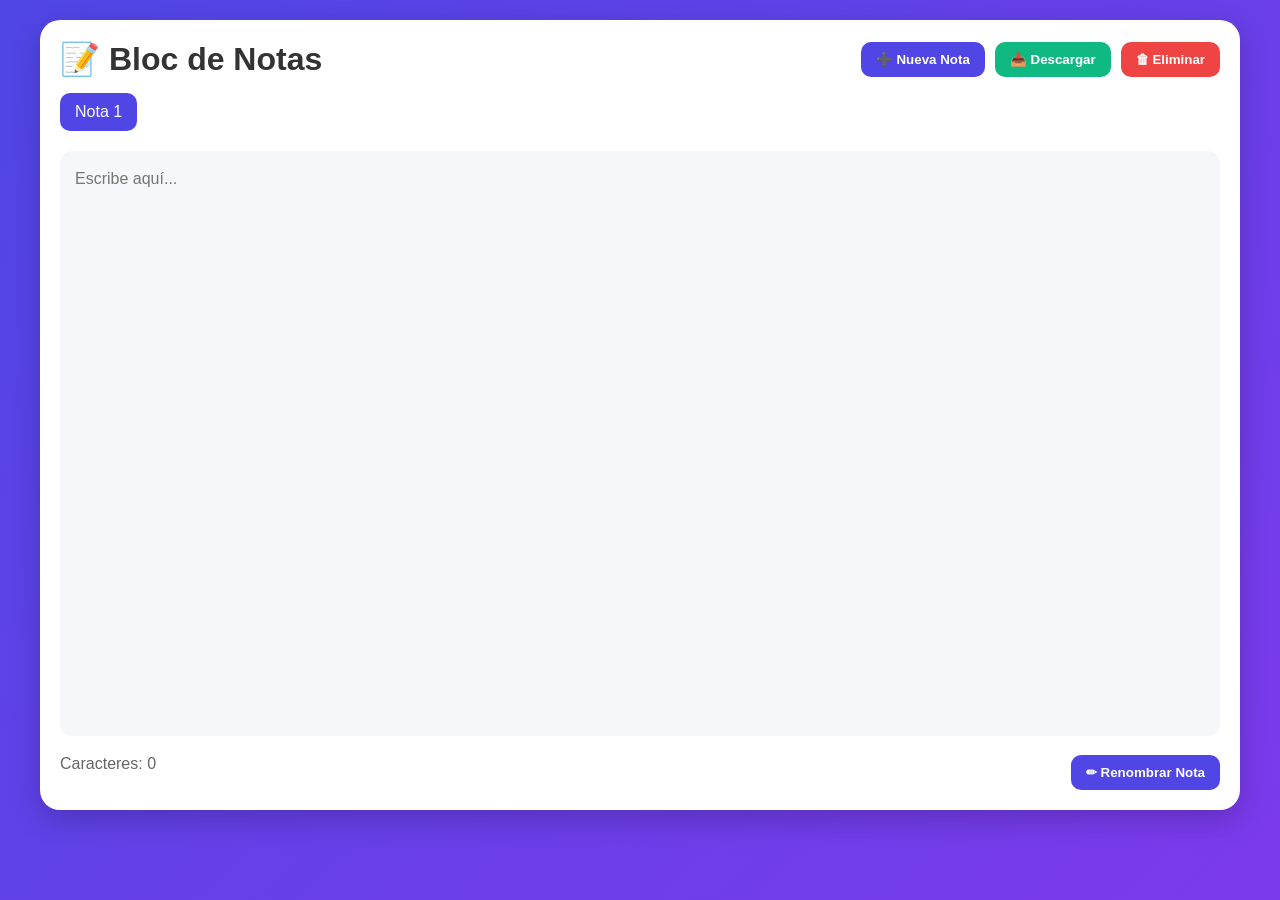
==== bloc.html @ a59355a4 "Add files via upload" ====
<!DOCTYPE html>
<html lang="es">
<head>
<meta charset="UTF-8">
<meta name="viewport" content="width=device-width, initial-scale=1.0">
<title>Bloc de Notas</title>

<style>
*{
    margin:0;
    padding:0;
    box-sizing:border-box;
    font-family:'Segoe UI',sans-serif;
}

body{
    background:linear-gradient(135deg,#4f46e5,#7c3aed);
    min-height:100vh;
    padding:20px;
}

.container{
    max-width:1200px;
    margin:auto;
    background:white;
    border-radius:20px;
    padding:20px;
    box-shadow:0 10px 30px rgba(0,0,0,.2);
}

header{
    display:flex;
    justify-content:space-between;
    align-items:center;
    flex-wrap:wrap;
    gap:10px;
    margin-bottom:15px;
}

h1{
    color:#333;
}

.top-buttons{
    display:flex;
    gap:10px;
    flex-wrap:wrap;
}

button{
    border:none;
    border-radius:10px;
    padding:10px 15px;
    cursor:pointer;
    font-weight:600;
    transition:.3s;
}

button:hover{
    transform:translateY(-2px);
}

.btn-primary{
    background:#4f46e5;
    color:white;
}

.btn-success{
    background:#10b981;
    color:white;
}

.btn-danger{
    background:#ef4444;
    color:white;
}

.tabs{
    display:flex;
    gap:8px;
    overflow-x:auto;
    margin-bottom:15px;
    padding-bottom:5px;
}

.tab{
    padding:10px 15px;
    background:#e5e7eb;
    border-radius:10px;
    cursor:pointer;
    white-space:nowrap;
    user-select:none;
}

.tab.active{
    background:#4f46e5;
    color:white;
}

textarea{
    width:100%;
    height:65vh;
    border:none;
    outline:none;
    resize:none;
    padding:15px;
    border-radius:12px;
    background:#f5f7fa;
    font-size:16px;
    line-height:1.6;
}

.footer{
    margin-top:15px;
    display:flex;
    justify-content:space-between;
    flex-wrap:wrap;
    gap:10px;
}

.counter{
    color:#666;
}

@media(max-width:768px){

    textarea{
        height:60vh;
    }

    .footer{
        flex-direction:column;
    }
}
</style>
</head>
<body>

<div class="container">

<header>
    <h1>📝 Bloc de Notas</h1>

    <div class="top-buttons">
        <button class="btn-primary" onclick="newNote()">➕ Nueva Nota</button>
        <button class="btn-success" onclick="downloadNote()">📥 Descargar</button>
        <button class="btn-danger" onclick="deleteNote()">🗑 Eliminar</button>
    </div>
</header>

<div class="tabs" id="tabs"></div>

<textarea id="editor" placeholder="Escribe aquí..."></textarea>

<div class="footer">
    <div class="counter">
        Caracteres: <span id="count">0</span>
    </div>

    <button class="btn-primary" onclick="renameNote()">
        ✏ Renombrar Nota
    </button>
</div>

</div>

<script>

let notes = JSON.parse(localStorage.getItem("notesTabs")) || [
    {
        id: Date.now(),
        title: "Nota 1",
        content: ""
    }
];

let activeIndex = 0;

const editor = document.getElementById("editor");
const tabs = document.getElementById("tabs");
const count = document.getElementById("count");

function saveData(){
    localStorage.setItem(
        "notesTabs",
        JSON.stringify(notes)
    );
}

function renderTabs(){

    tabs.innerHTML="";

    notes.forEach((note,index)=>{

        const tab=document.createElement("div");

        tab.className=
            "tab"+
            (index===activeIndex ? " active":"");

        tab.textContent=note.title;

        tab.onclick=()=>{
            activeIndex=index;
            loadNote();
        };

        tabs.appendChild(tab);

    });
}

function loadNote(){

    editor.value=notes[activeIndex].content;

    renderTabs();
    updateCounter();
}

function updateCounter(){
    count.textContent=editor.value.length;
}

editor.addEventListener("input",()=>{

    notes[activeIndex].content=
        editor.value;

    saveData();
    updateCounter();

});

function newNote(){

    const title=
        prompt("Nombre de la nueva nota:");

    if(!title) return;

    notes.push({
        id:Date.now(),
        title:title,
        content:""
    });

    activeIndex=
        notes.length-1;

    saveData();
    loadNote();
}

function renameNote(){

    const current=
        notes[activeIndex].title;

    const newName=
        prompt("Nuevo nombre:",current);

    if(!newName) return;

    notes[activeIndex].title=
        newName;

    saveData();
    renderTabs();
}

function deleteNote(){

    if(notes.length===1){
        alert(
          "Debe existir al menos una nota."
        );
        return;
    }

    if(
      confirm(
      "¿Eliminar esta nota?"
      )
    ){

        notes.splice(
            activeIndex,
            1
        );

        activeIndex=0;

        saveData();
        loadNote();
    }
}

function downloadNote(){

    const note=
        notes[activeIndex];

    const blob=
        new Blob(
            [note.content],
            {type:"text/plain"}
        );

    const link=
        document.createElement("a");

    link.href=
        URL.createObjectURL(blob);

    link.download=
        note.title + ".txt";

    link.click();

    URL.revokeObjectURL(
        link.href
    );
}

loadNote();

</script>

</body>
</html>
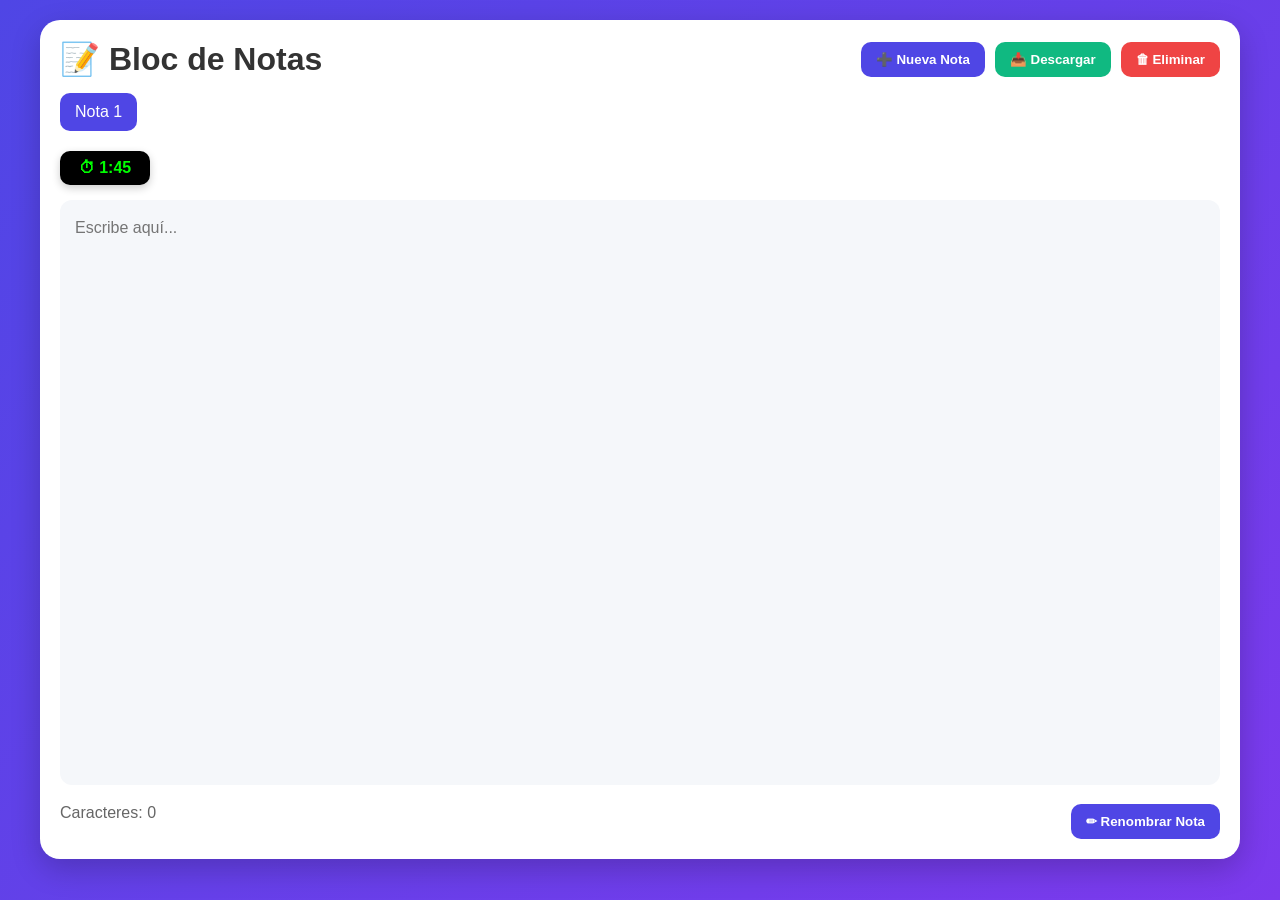
==== commit f094c26e: "Add mini timer feature to Bloc de Notas" ====
--- a/bloc.html
+++ b/bloc.html
@@ -132,6 +132,28 @@
         flex-direction:column;
     }
 }
+
+.mini-timer{
+    width:90px;
+    text-align:center;
+    background:#000000;
+    color:rgb(0, 255, 0);
+    font-weight:bold;
+    padding:8px;
+    border-radius:10px;
+    cursor:pointer;
+    user-select:none;
+    margin-bottom:15px;
+    box-shadow:0 3px 8px rgba(0,0,0,.2);
+}
+
+.mini-timer.running{
+    background:#dc2626;
+}
+
+.mini-timer.finished{
+    background:#16a34a;
+}
 </style>
 </head>
 <body>
@@ -150,6 +172,10 @@
 
 <div class="tabs" id="tabs"></div>
 
+<div class="mini-timer" id="timerBtn">
+    ⏱ 1:45
+</div>
+
 <textarea id="editor" placeholder="Escribe aquí..."></textarea>
 
 <div class="footer">
@@ -326,7 +352,77 @@
 
 loadNote();
 
+const timerBtn = document.getElementById("timerBtn");
+
+const INITIAL_SECONDS = 105; // 1:45
+
+let remainingSeconds = INITIAL_SECONDS;
+let timerRunning = false;
+let timerInterval = null;
+
+function formatTime(seconds){
+
+    const min = Math.floor(seconds / 60);
+    const sec = seconds % 60;
+
+    return `${min}:${sec.toString().padStart(2,"0")}`;
+}
+
+function updateTimerUI(){
+
+    timerBtn.textContent =
+        "⏱ " + formatTime(remainingSeconds);
+}
+
+timerBtn.addEventListener("click",()=>{
+
+    if(!timerRunning){
+
+        timerRunning = true;
+
+        timerBtn.classList.add("running");
+
+        timerInterval = setInterval(()=>{
+
+            remainingSeconds--;
+
+            updateTimerUI();
+
+            if(remainingSeconds <= 0){
+
+                clearInterval(timerInterval);
+
+                timerRunning = false;
+
+                timerBtn.classList.remove("running");
+                timerBtn.classList.add("finished");
+
+                timerBtn.textContent = "✅ 0:00";
+
+                alert("Tiempo finalizado");
+            }
+
+        },1000);
+
+    }else{
+
+        clearInterval(timerInterval);
+
+        timerRunning = false;
+
+        remainingSeconds = INITIAL_SECONDS;
+
+        timerBtn.classList.remove("running");
+        timerBtn.classList.remove("finished");
+
+        updateTimerUI();
+    }
+
+});
+
+updateTimerUI();
+
 </script>
 
 </body>
-</html>+</html>
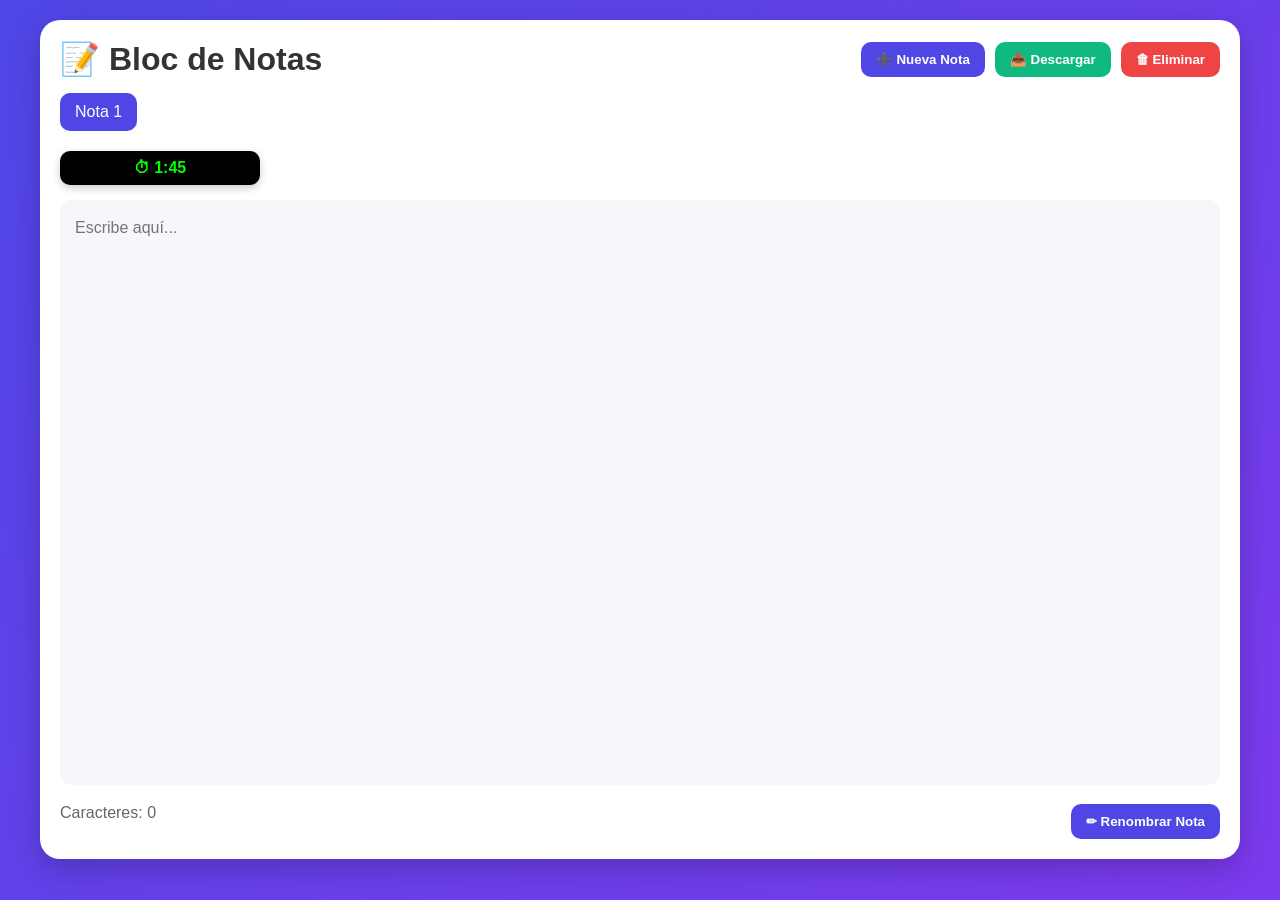
==== commit d19daf86: "Fix HTML encoding issues in bloc.html" ====
--- a/bloc.html
+++ b/bloc.html
@@ -134,7 +134,7 @@
 }
 
 .mini-timer{
-    width:90px;
+    width:200px;
     text-align:center;
     background:#000000;
     color:rgb(0, 255, 0);
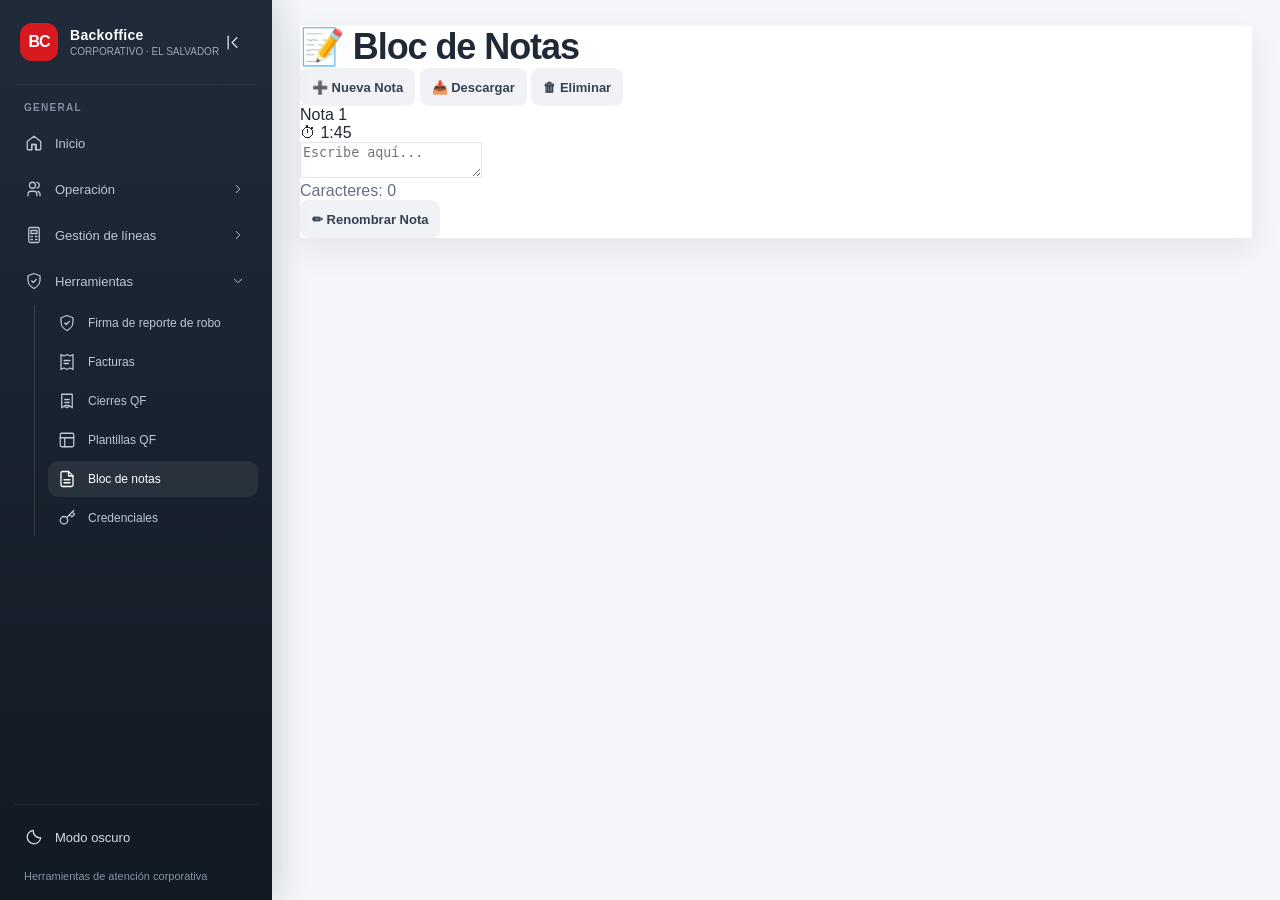
==== commit 76287104: "Refactor HTML structure and styles for Bloc de Notas" ====
--- a/bloc.html
+++ b/bloc.html
@@ -4,157 +4,69 @@
 <meta charset="UTF-8">
 <meta name="viewport" content="width=device-width, initial-scale=1.0">
 <title>Bloc de Notas</title>
-
-<style>
-*{
-    margin:0;
-    padding:0;
-    box-sizing:border-box;
-    font-family:'Segoe UI',sans-serif;
-}
-
-body{
-    background:linear-gradient(135deg,#4f46e5,#7c3aed);
-    min-height:100vh;
-    padding:20px;
-}
-
-.container{
-    max-width:1200px;
-    margin:auto;
-    background:white;
-    border-radius:20px;
-    padding:20px;
-    box-shadow:0 10px 30px rgba(0,0,0,.2);
-}
-
-header{
-    display:flex;
-    justify-content:space-between;
-    align-items:center;
-    flex-wrap:wrap;
-    gap:10px;
-    margin-bottom:15px;
-}
-
-h1{
-    color:#333;
-}
-
-.top-buttons{
-    display:flex;
-    gap:10px;
-    flex-wrap:wrap;
-}
-
-button{
-    border:none;
-    border-radius:10px;
-    padding:10px 15px;
-    cursor:pointer;
-    font-weight:600;
-    transition:.3s;
-}
-
-button:hover{
-    transform:translateY(-2px);
-}
-
-.btn-primary{
-    background:#4f46e5;
-    color:white;
-}
-
-.btn-success{
-    background:#10b981;
-    color:white;
-}
-
-.btn-danger{
-    background:#ef4444;
-    color:white;
-}
-
-.tabs{
-    display:flex;
-    gap:8px;
-    overflow-x:auto;
-    margin-bottom:15px;
-    padding-bottom:5px;
-}
-
-.tab{
-    padding:10px 15px;
-    background:#e5e7eb;
-    border-radius:10px;
-    cursor:pointer;
-    white-space:nowrap;
-    user-select:none;
-}
-
-.tab.active{
-    background:#4f46e5;
-    color:white;
-}
-
-textarea{
-    width:100%;
-    height:65vh;
-    border:none;
-    outline:none;
-    resize:none;
-    padding:15px;
-    border-radius:12px;
-    background:#f5f7fa;
-    font-size:16px;
-    line-height:1.6;
-}
-
-.footer{
-    margin-top:15px;
-    display:flex;
-    justify-content:space-between;
-    flex-wrap:wrap;
-    gap:10px;
-}
-
-.counter{
-    color:#666;
-}
-
-@media(max-width:768px){
-
-    textarea{
-        height:60vh;
-    }
-
-    .footer{
-        flex-direction:column;
-    }
-}
-
-.mini-timer{
-    width:200px;
-    text-align:center;
-    background:#000000;
-    color:rgb(0, 255, 0);
-    font-weight:bold;
-    padding:8px;
-    border-radius:10px;
-    cursor:pointer;
-    user-select:none;
-    margin-bottom:15px;
-    box-shadow:0 3px 8px rgba(0,0,0,.2);
-}
-
-.mini-timer.running{
-    background:#dc2626;
-}
-
-.mini-timer.finished{
-    background:#16a34a;
-}
-</style>
+<link rel="stylesheet" href="sidebar.css">
+  <script src="sidebar.js" defer></script>
+  <style>
+    :root { color-scheme:light; --ink:#202936; --muted:#667085; --line:#e6e9ef; --red:#d71920; --bg:#f5f7fa; --panel:#fff; --field:#fff; --soft:#f7f8fa; --button:#f0f2f5; --button-ink:#344054; --link:#175cd3; --note-bg:#fff9e9; --note-border:#f3d9a5; --note-ink:#75551c; }
+    :root[data-theme="dark"] { color-scheme:dark; --ink:#edf1f7; --muted:#a0a9b8; --line:#384253; --red:#ff555b; --bg:#11151c; --panel:#1b222d; --field:#141a23; --soft:#232c39; --button:#303a49; --button-ink:#e7ebf2; --link:#8ab4ff; --note-bg:#332b1c; --note-border:#66502a; --note-ink:#f3d99e; }
+    * { box-sizing:border-box; }
+    body { margin:0; background:var(--bg); color:var(--ink); font-family:Arial,sans-serif; transition:background .2s,color .2s; }
+    main { max-width:1100px; margin:0 auto; padding:24px; }
+    h1 { margin:0; font-size:clamp(26px,4vw,36px); letter-spacing:-.03em; }
+    .page-heading { display:flex; align-items:center; justify-content:space-between; gap:16px; }
+    .intro { margin:8px 0 22px; color:var(--muted); line-height:1.55; }
+    .panel { padding:21px; border:1px solid var(--line); border-radius:16px; background:var(--panel); box-shadow:0 6px 20px #0000000a; }
+    .security-note { margin:0 0 20px; padding:13px 15px; border:1px solid var(--note-border); border-radius:11px; background:var(--note-bg); color:var(--note-ink); font-size:13px; line-height:1.55; }
+    .auth-panel { max-width:520px; margin:36px auto; }
+    .auth-panel h2, .panel h2 { margin:0 0 8px; font-size:19px; }
+    .auth-copy, .panel-copy { margin:0 0 18px; color:var(--muted); font-size:14px; line-height:1.5; }
+    label { display:block; margin:0 0 7px; color:var(--ink); font-size:13px; font-weight:700; }
+    input, select { width:100%; min-height:43px; padding:10px 12px; border:1px solid var(--line); border-radius:9px; background:var(--field); color:var(--ink); font:inherit; }
+    input::placeholder { color:var(--muted); }
+    input:focus, select:focus { outline:3px solid #d7192020; border-color:var(--red); }
+    .field { margin-bottom:14px; }
+    button { min-height:38px; padding:9px 12px; border:0; border-radius:9px; background:var(--button); color:var(--button-ink); font:700 13px Arial,sans-serif; cursor:pointer; }
+    button:hover { filter:brightness(.96); }
+    button:focus-visible, a:focus-visible { outline:3px solid #d7192050; outline-offset:2px; }
+    .primary { background:var(--red); color:#fff; }
+    .danger { background:#fff0f0; color:#b42318; }
+    :root[data-theme="dark"] .danger { background:#492b30; color:#ffb4b8; }
+    .auth-panel .primary { width:100%; margin-top:3px; }
+    .theme-toggle { display:inline-flex; align-items:center; gap:8px; white-space:nowrap; }
+    .topbar { display:flex; align-items:center; justify-content:space-between; gap:14px; margin-bottom:18px; }
+    .topbar .intro { margin:0; }
+    .top-actions { display:flex; align-items:center; gap:9px; }
+    .workspace { display:grid; grid-template-columns:repeat(2,minmax(0,1fr)); gap:18px; align-items:start; }
+    .panel h2 { margin-bottom:6px; }
+    .panel-copy { margin-bottom:17px; }
+    .form-actions { display:flex; gap:9px; }
+    .form-actions button { flex:1; }
+    .list-toolbar { display:flex; align-items:center; justify-content:space-between; gap:12px; margin:22px 0 12px; }
+    .list-toolbar h2 { margin:0; }
+    .count { color:var(--muted); font-size:13px; white-space:nowrap; }
+    .account-list { display:grid; gap:13px; }
+    .account-card { padding:17px; border:1px solid var(--line); border-radius:13px; background:var(--panel); }
+    .account-head { display:flex; justify-content:space-between; align-items:flex-start; gap:12px; }
+    .account-head h3 { margin:0; overflow-wrap:anywhere; font-size:16px; }
+    .account-username { margin:5px 0 0; color:var(--muted); font-size:13px; overflow-wrap:anywhere; }
+    .actions { display:flex; gap:7px; flex-wrap:wrap; justify-content:flex-end; }
+    .actions button { min-height:32px; padding:7px 9px; font-size:12px; }
+    .credential-row { display:flex; align-items:center; justify-content:space-between; gap:10px; margin-top:13px; padding-top:12px; border-top:1px solid var(--line); }
+    .credential-row span { color:var(--muted); font-size:12px; }
+    .credential-row button, .link-actions button { min-height:31px; padding:6px 9px; font-size:12px; }
+    .link-list { display:grid; gap:9px; margin-top:14px; }
+    .link-item { display:flex; align-items:center; justify-content:space-between; gap:10px; padding:11px; border-radius:10px; background:var(--soft); }
+    .link-info { min-width:0; }
+    .link-title { display:block; margin-bottom:4px; color:var(--ink); font-size:13px; font-weight:700; }
+    .link-url { display:block; max-width:100%; overflow-wrap:anywhere; color:var(--link); font-size:12px; }
+    .link-actions { display:flex; flex:none; gap:6px; }
+    .empty { padding:25px 12px; color:var(--muted); text-align:center; font-size:14px; }
+    #toast { position:fixed; right:22px; bottom:22px; z-index:2000; padding:12px 16px; border-radius:10px; background:#202936; color:#fff; box-shadow:0 8px 22px #10182830; font-size:14px; opacity:0; transform:translateY(8px); pointer-events:none; transition:.2s; }
+    #toast.visible { opacity:1; transform:translateY(0); }
+    [hidden] { display:none !important; }
+    @media(max-width:850px) { .workspace { grid-template-columns:1fr; } }
+    @media(max-width:560px) { main { padding:20px 15px; } .panel { padding:17px; } .page-heading { align-items:flex-start; } .topbar { align-items:flex-start; flex-direction:column; } .account-head { flex-direction:column; } .actions { justify-content:flex-start; } .link-item { align-items:flex-start; flex-direction:column; } }
+  </style>
 </head>
 <body>
 
--- a/sidebar.css
+++ b/sidebar.css
@@ -0,0 +1,102 @@
+/* Navegación y tema compartidos del Backoffice Corporativo */
+:root {
+  color-scheme: light;
+  --bo-sidebar-wide: 272px;
+  --bo-sidebar-slim: 84px;
+  --bo-sidebar-current: var(--bo-sidebar-wide);
+  --bo-red: #d71920;
+  --bo-red-hover: #b9151b;
+  --bo-ink: #202936;
+  --bo-muted: #9da8b7;
+  --bo-panel: #17212d;
+  --bo-page: #f4f6f9;
+  --bo-surface: #ffffff;
+  --bo-text: #202936;
+  --bo-subtle: #667085;
+  --bo-border: #e3e7ed;
+  --bo-input: #ffffff;
+  --bo-shadow: 0 12px 30px rgba(24, 35, 49, .08);
+}
+
+html[data-theme="dark"] {
+  color-scheme: dark;
+  --bo-page: #111821;
+  --bo-surface: #1b2531;
+  --bo-text: #edf2f7;
+  --bo-subtle: #a7b2c0;
+  --bo-border: #344151;
+  --bo-input: #151e28;
+  --bo-shadow: 0 12px 30px rgba(0, 0, 0, .22);
+}
+
+body.bo-sidebar-page {
+  margin: 0 !important;
+  min-height: 100vh;
+  padding: 26px 28px 28px calc(var(--bo-sidebar-current) + 28px) !important;
+  color: var(--bo-text);
+  background: var(--bo-page) !important;
+  font-family: Inter, "Segoe UI", Arial, sans-serif;
+  transition: padding-left .25s ease, background-color .2s ease, color .2s ease;
+}
+
+body.bo-sidebar-page.bo-sidebar-collapsed { --bo-sidebar-current: var(--bo-sidebar-slim); }
+#bo-sidebar { position:fixed; z-index:1000; inset:0 auto 0 0; display:flex; flex-direction:column; width:var(--bo-sidebar-current); min-height:100vh; padding:20px 14px 16px; color:#fff; background:linear-gradient(180deg,#202b39 0%,#111923 100%); box-shadow:8px 0 28px rgba(18,27,38,.14); overflow-x:hidden; overflow-y:auto; transition:width .25s ease,transform .25s ease; }
+.bo-brand-row { display:flex; align-items:center; gap:12px; min-height:44px; padding:0 6px; }
+.bo-brand-mark { display:grid; place-items:center; flex:0 0 38px; width:38px; height:38px; border-radius:12px; color:#fff; background:var(--bo-red); font-weight:800; letter-spacing:-1px; }
+.bo-brand-copy { min-width:0; flex:1; white-space:nowrap; }
+.bo-brand-name { display:block; font-size:14px; font-weight:750; letter-spacing:.02em; }
+.bo-brand-caption { display:block; margin-top:3px; color:var(--bo-muted); font-size:10px; }
+.bo-toggle { display:grid; place-items:center; flex:0 0 36px; width:36px; height:36px; padding:0; border:0; border-radius:10px; color:#d5dde7; background:transparent; cursor:pointer; }
+.bo-toggle:hover,.bo-theme-toggle:hover { background:#ffffff14; }
+.bo-toggle svg,.bo-theme-toggle svg { width:19px; height:19px; }
+.bo-sidebar-rule { height:1px; margin:20px 2px 17px; background:#ffffff12; }
+.bo-nav-label { margin:0 10px 9px; color:#8390a0; font-size:10px; font-weight:700; letter-spacing:.13em; text-transform:uppercase; white-space:nowrap; }
+.bo-nav { display:grid; gap:4px; }
+.bo-nav-link,.bo-sub-link,.bo-group-toggle,.bo-theme-toggle { display:flex; align-items:center; gap:12px; width:100%; min-height:42px; padding:0 11px; border:0; border-radius:10px; color:#bdc7d3; background:transparent; text-decoration:none; text-align:left; font:inherit; font-size:13px; white-space:nowrap; cursor:pointer; transition:background .16s ease,color .16s ease; }
+.bo-nav-link:hover,.bo-sub-link:hover,.bo-group-toggle:hover { color:#fff; background:#ffffff0d; }
+.bo-nav-link[aria-current="page"] { color:#fff; background:linear-gradient(90deg,#e11b22,#c9151d); box-shadow:0 6px 16px #e11b2238; }
+.bo-nav-link svg,.bo-sub-link svg,.bo-group-toggle svg,.bo-theme-toggle svg { flex:0 0 18px; width:18px; height:18px; stroke:currentColor; }
+.bo-group-toggle .bo-chevron { width:14px; height:14px; margin-left:auto; transition:transform .18s ease; }
+.bo-group-toggle[aria-expanded="true"] .bo-chevron { transform:rotate(90deg); }
+.bo-submenu { display:grid; gap:3px; margin:3px 0 6px 20px; padding-left:13px; border-left:1px solid #ffffff20; }
+.bo-submenu[hidden] { display:none; }
+.bo-sub-link { min-height:36px; padding-left:10px; font-size:12px; }
+.bo-sub-link[aria-current="page"] { color:#fff; background:#ffffff12; }
+.bo-sidebar-settings { margin-top:auto; padding-top:12px; border-top:1px solid #ffffff12; }
+.bo-theme-toggle { min-height:40px; color:#d5dde7; }
+.bo-sidebar-footer { padding:13px 10px 2px; color:#8793a2; font-size:11px; white-space:nowrap; }
+body.bo-sidebar-collapsed #bo-sidebar { padding-right:11px; padding-left:11px; }
+body.bo-sidebar-collapsed .bo-brand-copy,body.bo-sidebar-collapsed .bo-nav-label,body.bo-sidebar-collapsed .bo-nav-text,body.bo-sidebar-collapsed .bo-chevron,body.bo-sidebar-collapsed .bo-sidebar-footer,body.bo-sidebar-collapsed .bo-theme-text { display:none; }
+body.bo-sidebar-collapsed .bo-brand-row { justify-content:center; padding:0; }
+body.bo-sidebar-collapsed .bo-toggle { display:none; }
+body.bo-sidebar-collapsed .bo-sidebar-rule { margin-right:0; margin-left:0; }
+body.bo-sidebar-collapsed .bo-nav-link,body.bo-sidebar-collapsed .bo-group-toggle,body.bo-sidebar-collapsed .bo-theme-toggle { justify-content:center; padding:0; }
+body.bo-sidebar-collapsed .bo-submenu { display:none !important; }
+#bo-mobile-toggle { display:none; }
+#bo-sidebar-backdrop { display:none; }
+
+/* Estilos compartidos para páginas antiguas y actuales. */
+body.bo-sidebar-page h1,body.bo-sidebar-page h2,body.bo-sidebar-page h3 { color:var(--bo-text); }
+body.bo-sidebar-page input:not([type="file"]),body.bo-sidebar-page select,body.bo-sidebar-page textarea { color:var(--bo-text); background:var(--bo-input); border-color:var(--bo-border); }
+body.bo-sidebar-page .card,body.bo-sidebar-page .page-box,body.bo-sidebar-page .container,body.bo-sidebar-page .tool-card { color:var(--bo-text); background:var(--bo-surface); border-color:var(--bo-border); box-shadow:var(--bo-shadow); }
+body.bo-sidebar-page table { color:var(--bo-text); background:var(--bo-surface); }
+body.bo-sidebar-page th,body.bo-sidebar-page td { border-color:var(--bo-border); }
+body.bo-sidebar-page .info,body.bo-sidebar-page .subtitulo,body.bo-sidebar-page .counter { color:var(--bo-subtle); }
+
+html[data-theme="dark"] body.bo-sidebar-page .segmento,html[data-theme="dark"] body.bo-sidebar-page .segmento2,html[data-theme="dark"] body.bo-sidebar-page .segmento3,html[data-theme="dark"] body.bo-sidebar-page .segmento4,html[data-theme="dark"] body.bo-sidebar-page .segmento5 { filter:saturate(.8) brightness(.9); }
+html[data-theme="dark"] body.bo-sidebar-page #resultado { background:#101720; color:#edf2f7; }
+
+@media (max-width:760px) {
+  body.bo-sidebar-page,body.bo-sidebar-page.bo-sidebar-collapsed { --bo-sidebar-current:0px; padding:76px 15px 20px !important; }
+  #bo-sidebar { width:min(292px,86vw); transform:translateX(-105%); }
+  body.bo-sidebar-open #bo-sidebar { transform:translateX(0); }
+  body.bo-sidebar-collapsed #bo-sidebar { padding:20px 14px 16px; }
+  body.bo-sidebar-collapsed .bo-brand-copy,body.bo-sidebar-collapsed .bo-nav-label,body.bo-sidebar-collapsed .bo-nav-text,body.bo-sidebar-collapsed .bo-chevron,body.bo-sidebar-collapsed .bo-sidebar-footer,body.bo-sidebar-collapsed .bo-theme-text { display:initial; }
+  body.bo-sidebar-collapsed .bo-brand-row { justify-content:flex-start; padding:0 6px; }
+  body.bo-sidebar-collapsed .bo-toggle { display:grid; }
+  body.bo-sidebar-collapsed .bo-nav-link,body.bo-sidebar-collapsed .bo-group-toggle,body.bo-sidebar-collapsed .bo-theme-toggle { justify-content:flex-start; padding:0 11px; }
+  body.bo-sidebar-open #bo-sidebar-backdrop { display:block; position:fixed; z-index:999; inset:0; background:rgba(10,16,24,.5); }
+  #bo-mobile-toggle { display:grid; place-items:center; position:fixed; z-index:998; top:14px; left:14px; width:44px; height:44px; border:0; border-radius:12px; color:#fff; background:#202b39; box-shadow:0 5px 16px #1019232b; cursor:pointer; }
+  #bo-mobile-toggle svg { width:21px; height:21px; }
+}
+@media (prefers-reduced-motion:reduce) { #bo-sidebar,body.bo-sidebar-page,.bo-nav-link,.bo-chevron { transition:none; } }
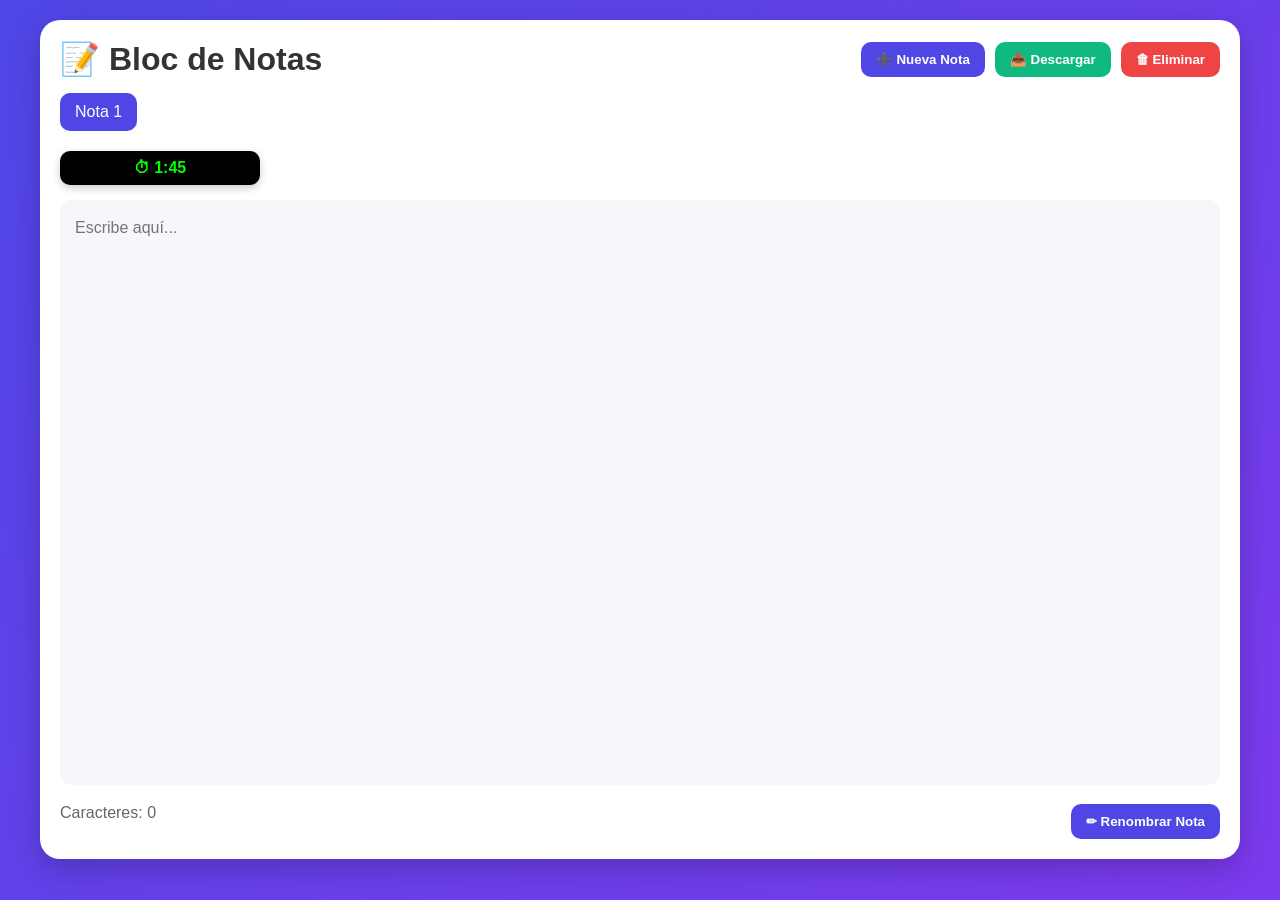
==== commit edb90c0b: "Refactor HTML structure and styles for Bloc de Notas" ====
--- a/bloc.html
+++ b/bloc.html
@@ -4,69 +4,157 @@
 <meta charset="UTF-8">
 <meta name="viewport" content="width=device-width, initial-scale=1.0">
 <title>Bloc de Notas</title>
-<link rel="stylesheet" href="sidebar.css">
-  <script src="sidebar.js" defer></script>
-  <style>
-    :root { color-scheme:light; --ink:#202936; --muted:#667085; --line:#e6e9ef; --red:#d71920; --bg:#f5f7fa; --panel:#fff; --field:#fff; --soft:#f7f8fa; --button:#f0f2f5; --button-ink:#344054; --link:#175cd3; --note-bg:#fff9e9; --note-border:#f3d9a5; --note-ink:#75551c; }
-    :root[data-theme="dark"] { color-scheme:dark; --ink:#edf1f7; --muted:#a0a9b8; --line:#384253; --red:#ff555b; --bg:#11151c; --panel:#1b222d; --field:#141a23; --soft:#232c39; --button:#303a49; --button-ink:#e7ebf2; --link:#8ab4ff; --note-bg:#332b1c; --note-border:#66502a; --note-ink:#f3d99e; }
-    * { box-sizing:border-box; }
-    body { margin:0; background:var(--bg); color:var(--ink); font-family:Arial,sans-serif; transition:background .2s,color .2s; }
-    main { max-width:1100px; margin:0 auto; padding:24px; }
-    h1 { margin:0; font-size:clamp(26px,4vw,36px); letter-spacing:-.03em; }
-    .page-heading { display:flex; align-items:center; justify-content:space-between; gap:16px; }
-    .intro { margin:8px 0 22px; color:var(--muted); line-height:1.55; }
-    .panel { padding:21px; border:1px solid var(--line); border-radius:16px; background:var(--panel); box-shadow:0 6px 20px #0000000a; }
-    .security-note { margin:0 0 20px; padding:13px 15px; border:1px solid var(--note-border); border-radius:11px; background:var(--note-bg); color:var(--note-ink); font-size:13px; line-height:1.55; }
-    .auth-panel { max-width:520px; margin:36px auto; }
-    .auth-panel h2, .panel h2 { margin:0 0 8px; font-size:19px; }
-    .auth-copy, .panel-copy { margin:0 0 18px; color:var(--muted); font-size:14px; line-height:1.5; }
-    label { display:block; margin:0 0 7px; color:var(--ink); font-size:13px; font-weight:700; }
-    input, select { width:100%; min-height:43px; padding:10px 12px; border:1px solid var(--line); border-radius:9px; background:var(--field); color:var(--ink); font:inherit; }
-    input::placeholder { color:var(--muted); }
-    input:focus, select:focus { outline:3px solid #d7192020; border-color:var(--red); }
-    .field { margin-bottom:14px; }
-    button { min-height:38px; padding:9px 12px; border:0; border-radius:9px; background:var(--button); color:var(--button-ink); font:700 13px Arial,sans-serif; cursor:pointer; }
-    button:hover { filter:brightness(.96); }
-    button:focus-visible, a:focus-visible { outline:3px solid #d7192050; outline-offset:2px; }
-    .primary { background:var(--red); color:#fff; }
-    .danger { background:#fff0f0; color:#b42318; }
-    :root[data-theme="dark"] .danger { background:#492b30; color:#ffb4b8; }
-    .auth-panel .primary { width:100%; margin-top:3px; }
-    .theme-toggle { display:inline-flex; align-items:center; gap:8px; white-space:nowrap; }
-    .topbar { display:flex; align-items:center; justify-content:space-between; gap:14px; margin-bottom:18px; }
-    .topbar .intro { margin:0; }
-    .top-actions { display:flex; align-items:center; gap:9px; }
-    .workspace { display:grid; grid-template-columns:repeat(2,minmax(0,1fr)); gap:18px; align-items:start; }
-    .panel h2 { margin-bottom:6px; }
-    .panel-copy { margin-bottom:17px; }
-    .form-actions { display:flex; gap:9px; }
-    .form-actions button { flex:1; }
-    .list-toolbar { display:flex; align-items:center; justify-content:space-between; gap:12px; margin:22px 0 12px; }
-    .list-toolbar h2 { margin:0; }
-    .count { color:var(--muted); font-size:13px; white-space:nowrap; }
-    .account-list { display:grid; gap:13px; }
-    .account-card { padding:17px; border:1px solid var(--line); border-radius:13px; background:var(--panel); }
-    .account-head { display:flex; justify-content:space-between; align-items:flex-start; gap:12px; }
-    .account-head h3 { margin:0; overflow-wrap:anywhere; font-size:16px; }
-    .account-username { margin:5px 0 0; color:var(--muted); font-size:13px; overflow-wrap:anywhere; }
-    .actions { display:flex; gap:7px; flex-wrap:wrap; justify-content:flex-end; }
-    .actions button { min-height:32px; padding:7px 9px; font-size:12px; }
-    .credential-row { display:flex; align-items:center; justify-content:space-between; gap:10px; margin-top:13px; padding-top:12px; border-top:1px solid var(--line); }
-    .credential-row span { color:var(--muted); font-size:12px; }
-    .credential-row button, .link-actions button { min-height:31px; padding:6px 9px; font-size:12px; }
-    .link-list { display:grid; gap:9px; margin-top:14px; }
-    .link-item { display:flex; align-items:center; justify-content:space-between; gap:10px; padding:11px; border-radius:10px; background:var(--soft); }
-    .link-info { min-width:0; }
-    .link-title { display:block; margin-bottom:4px; color:var(--ink); font-size:13px; font-weight:700; }
-    .link-url { display:block; max-width:100%; overflow-wrap:anywhere; color:var(--link); font-size:12px; }
-    .link-actions { display:flex; flex:none; gap:6px; }
-    .empty { padding:25px 12px; color:var(--muted); text-align:center; font-size:14px; }
-    #toast { position:fixed; right:22px; bottom:22px; z-index:2000; padding:12px 16px; border-radius:10px; background:#202936; color:#fff; box-shadow:0 8px 22px #10182830; font-size:14px; opacity:0; transform:translateY(8px); pointer-events:none; transition:.2s; }
-    #toast.visible { opacity:1; transform:translateY(0); }
-    [hidden] { display:none !important; }
-    @media(max-width:850px) { .workspace { grid-template-columns:1fr; } }
-    @media(max-width:560px) { main { padding:20px 15px; } .panel { padding:17px; } .page-heading { align-items:flex-start; } .topbar { align-items:flex-start; flex-direction:column; } .account-head { flex-direction:column; } .actions { justify-content:flex-start; } .link-item { align-items:flex-start; flex-direction:column; } }
-  </style>
+
+<style>
+*{
+    margin:0;
+    padding:0;
+    box-sizing:border-box;
+    font-family:'Segoe UI',sans-serif;
+}
+
+body{
+    background:linear-gradient(135deg,#4f46e5,#7c3aed);
+    min-height:100vh;
+    padding:20px;
+}
+
+.container{
+    max-width:1200px;
+    margin:auto;
+    background:white;
+    border-radius:20px;
+    padding:20px;
+    box-shadow:0 10px 30px rgba(0,0,0,.2);
+}
+
+header{
+    display:flex;
+    justify-content:space-between;
+    align-items:center;
+    flex-wrap:wrap;
+    gap:10px;
+    margin-bottom:15px;
+}
+
+h1{
+    color:#333;
+}
+
+.top-buttons{
+    display:flex;
+    gap:10px;
+    flex-wrap:wrap;
+}
+
+button{
+    border:none;
+    border-radius:10px;
+    padding:10px 15px;
+    cursor:pointer;
+    font-weight:600;
+    transition:.3s;
+}
+
+button:hover{
+    transform:translateY(-2px);
+}
+
+.btn-primary{
+    background:#4f46e5;
+    color:white;
+}
+
+.btn-success{
+    background:#10b981;
+    color:white;
+}
+
+.btn-danger{
+    background:#ef4444;
+    color:white;
+}
+
+.tabs{
+    display:flex;
+    gap:8px;
+    overflow-x:auto;
+    margin-bottom:15px;
+    padding-bottom:5px;
+}
+
+.tab{
+    padding:10px 15px;
+    background:#e5e7eb;
+    border-radius:10px;
+    cursor:pointer;
+    white-space:nowrap;
+    user-select:none;
+}
+
+.tab.active{
+    background:#4f46e5;
+    color:white;
+}
+
+textarea{
+    width:100%;
+    height:65vh;
+    border:none;
+    outline:none;
+    resize:none;
+    padding:15px;
+    border-radius:12px;
+    background:#f5f7fa;
+    font-size:16px;
+    line-height:1.6;
+}
+
+.footer{
+    margin-top:15px;
+    display:flex;
+    justify-content:space-between;
+    flex-wrap:wrap;
+    gap:10px;
+}
+
+.counter{
+    color:#666;
+}
+
+@media(max-width:768px){
+
+    textarea{
+        height:60vh;
+    }
+
+    .footer{
+        flex-direction:column;
+    }
+}
+
+.mini-timer{
+    width:200px;
+    text-align:center;
+    background:#000000;
+    color:rgb(0, 255, 0);
+    font-weight:bold;
+    padding:8px;
+    border-radius:10px;
+    cursor:pointer;
+    user-select:none;
+    margin-bottom:15px;
+    box-shadow:0 3px 8px rgba(0,0,0,.2);
+}
+
+.mini-timer.running{
+    background:#dc2626;
+}
+
+.mini-timer.finished{
+    background:#16a34a;
+}
+</style>
 </head>
 <body>
 
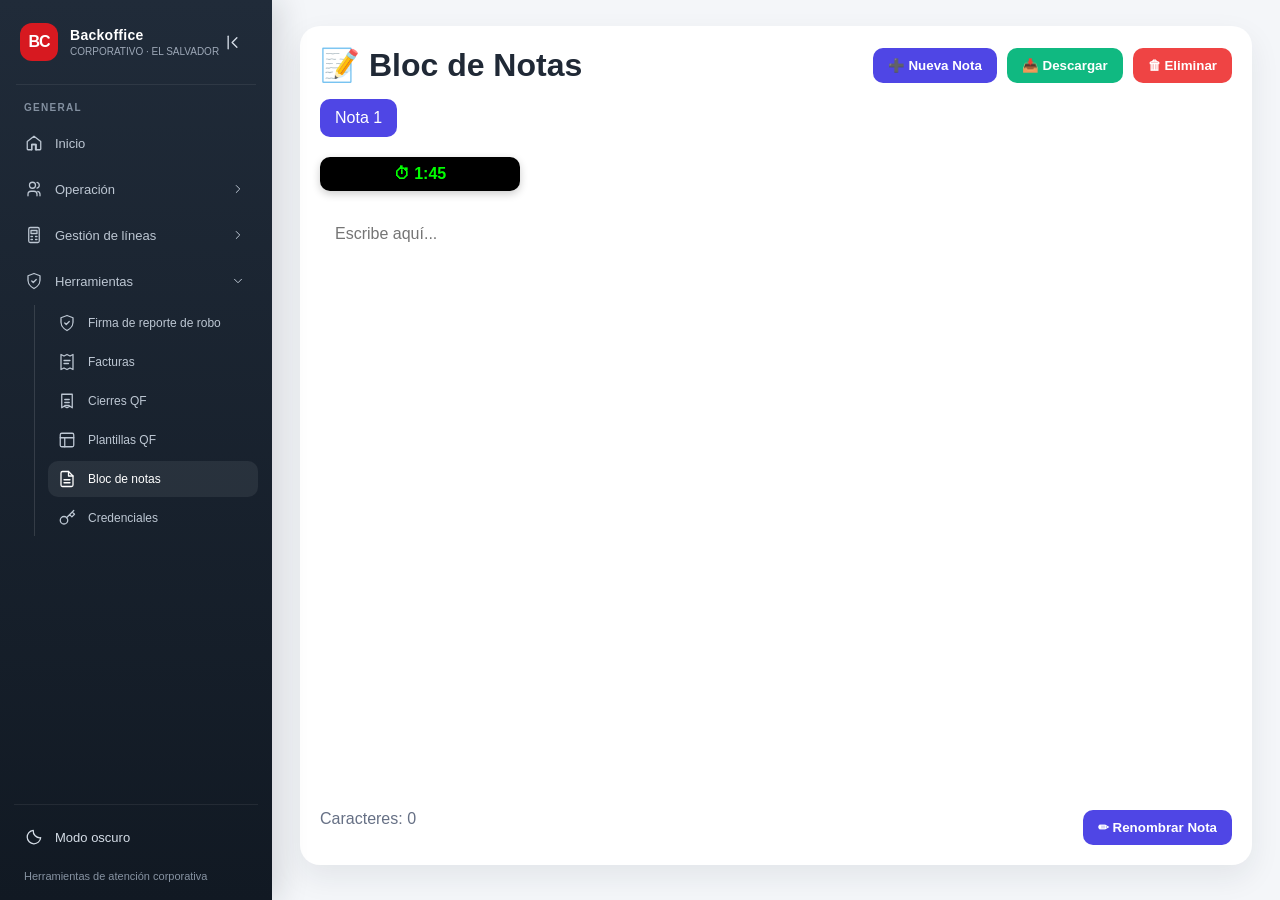
==== commit ed183eb0: "Add sidebar functionality and styles to bloc.html" ====
--- a/bloc.html
+++ b/bloc.html
@@ -4,7 +4,8 @@
 <meta charset="UTF-8">
 <meta name="viewport" content="width=device-width, initial-scale=1.0">
 <title>Bloc de Notas</title>
-
+  <link rel="stylesheet" href="sidebar.css">
+  <script src="sidebar.js" defer></script>
 <style>
 *{
     margin:0;
--- a/sidebar.css
+++ b/sidebar.css
@@ -0,0 +1,102 @@
+/* Navegación y tema compartidos del Backoffice Corporativo */
+:root {
+  color-scheme: light;
+  --bo-sidebar-wide: 272px;
+  --bo-sidebar-slim: 84px;
+  --bo-sidebar-current: var(--bo-sidebar-wide);
+  --bo-red: #d71920;
+  --bo-red-hover: #b9151b;
+  --bo-ink: #202936;
+  --bo-muted: #9da8b7;
+  --bo-panel: #17212d;
+  --bo-page: #f4f6f9;
+  --bo-surface: #ffffff;
+  --bo-text: #202936;
+  --bo-subtle: #667085;
+  --bo-border: #e3e7ed;
+  --bo-input: #ffffff;
+  --bo-shadow: 0 12px 30px rgba(24, 35, 49, .08);
+}
+
+html[data-theme="dark"] {
+  color-scheme: dark;
+  --bo-page: #111821;
+  --bo-surface: #1b2531;
+  --bo-text: #edf2f7;
+  --bo-subtle: #a7b2c0;
+  --bo-border: #344151;
+  --bo-input: #151e28;
+  --bo-shadow: 0 12px 30px rgba(0, 0, 0, .22);
+}
+
+body.bo-sidebar-page {
+  margin: 0 !important;
+  min-height: 100vh;
+  padding: 26px 28px 28px calc(var(--bo-sidebar-current) + 28px) !important;
+  color: var(--bo-text);
+  background: var(--bo-page) !important;
+  font-family: Inter, "Segoe UI", Arial, sans-serif;
+  transition: padding-left .25s ease, background-color .2s ease, color .2s ease;
+}
+
+body.bo-sidebar-page.bo-sidebar-collapsed { --bo-sidebar-current: var(--bo-sidebar-slim); }
+#bo-sidebar { position:fixed; z-index:1000; inset:0 auto 0 0; display:flex; flex-direction:column; width:var(--bo-sidebar-current); min-height:100vh; padding:20px 14px 16px; color:#fff; background:linear-gradient(180deg,#202b39 0%,#111923 100%); box-shadow:8px 0 28px rgba(18,27,38,.14); overflow-x:hidden; overflow-y:auto; transition:width .25s ease,transform .25s ease; }
+.bo-brand-row { display:flex; align-items:center; gap:12px; min-height:44px; padding:0 6px; }
+.bo-brand-mark { display:grid; place-items:center; flex:0 0 38px; width:38px; height:38px; border-radius:12px; color:#fff; background:var(--bo-red); font-weight:800; letter-spacing:-1px; }
+.bo-brand-copy { min-width:0; flex:1; white-space:nowrap; }
+.bo-brand-name { display:block; font-size:14px; font-weight:750; letter-spacing:.02em; }
+.bo-brand-caption { display:block; margin-top:3px; color:var(--bo-muted); font-size:10px; }
+.bo-toggle { display:grid; place-items:center; flex:0 0 36px; width:36px; height:36px; padding:0; border:0; border-radius:10px; color:#d5dde7; background:transparent; cursor:pointer; }
+.bo-toggle:hover,.bo-theme-toggle:hover { background:#ffffff14; }
+.bo-toggle svg,.bo-theme-toggle svg { width:19px; height:19px; }
+.bo-sidebar-rule { height:1px; margin:20px 2px 17px; background:#ffffff12; }
+.bo-nav-label { margin:0 10px 9px; color:#8390a0; font-size:10px; font-weight:700; letter-spacing:.13em; text-transform:uppercase; white-space:nowrap; }
+.bo-nav { display:grid; gap:4px; }
+.bo-nav-link,.bo-sub-link,.bo-group-toggle,.bo-theme-toggle { display:flex; align-items:center; gap:12px; width:100%; min-height:42px; padding:0 11px; border:0; border-radius:10px; color:#bdc7d3; background:transparent; text-decoration:none; text-align:left; font:inherit; font-size:13px; white-space:nowrap; cursor:pointer; transition:background .16s ease,color .16s ease; }
+.bo-nav-link:hover,.bo-sub-link:hover,.bo-group-toggle:hover { color:#fff; background:#ffffff0d; }
+.bo-nav-link[aria-current="page"] { color:#fff; background:linear-gradient(90deg,#e11b22,#c9151d); box-shadow:0 6px 16px #e11b2238; }
+.bo-nav-link svg,.bo-sub-link svg,.bo-group-toggle svg,.bo-theme-toggle svg { flex:0 0 18px; width:18px; height:18px; stroke:currentColor; }
+.bo-group-toggle .bo-chevron { width:14px; height:14px; margin-left:auto; transition:transform .18s ease; }
+.bo-group-toggle[aria-expanded="true"] .bo-chevron { transform:rotate(90deg); }
+.bo-submenu { display:grid; gap:3px; margin:3px 0 6px 20px; padding-left:13px; border-left:1px solid #ffffff20; }
+.bo-submenu[hidden] { display:none; }
+.bo-sub-link { min-height:36px; padding-left:10px; font-size:12px; }
+.bo-sub-link[aria-current="page"] { color:#fff; background:#ffffff12; }
+.bo-sidebar-settings { margin-top:auto; padding-top:12px; border-top:1px solid #ffffff12; }
+.bo-theme-toggle { min-height:40px; color:#d5dde7; }
+.bo-sidebar-footer { padding:13px 10px 2px; color:#8793a2; font-size:11px; white-space:nowrap; }
+body.bo-sidebar-collapsed #bo-sidebar { padding-right:11px; padding-left:11px; }
+body.bo-sidebar-collapsed .bo-brand-copy,body.bo-sidebar-collapsed .bo-nav-label,body.bo-sidebar-collapsed .bo-nav-text,body.bo-sidebar-collapsed .bo-chevron,body.bo-sidebar-collapsed .bo-sidebar-footer,body.bo-sidebar-collapsed .bo-theme-text { display:none; }
+body.bo-sidebar-collapsed .bo-brand-row { justify-content:center; padding:0; }
+body.bo-sidebar-collapsed .bo-toggle { display:none; }
+body.bo-sidebar-collapsed .bo-sidebar-rule { margin-right:0; margin-left:0; }
+body.bo-sidebar-collapsed .bo-nav-link,body.bo-sidebar-collapsed .bo-group-toggle,body.bo-sidebar-collapsed .bo-theme-toggle { justify-content:center; padding:0; }
+body.bo-sidebar-collapsed .bo-submenu { display:none !important; }
+#bo-mobile-toggle { display:none; }
+#bo-sidebar-backdrop { display:none; }
+
+/* Estilos compartidos para páginas antiguas y actuales. */
+body.bo-sidebar-page h1,body.bo-sidebar-page h2,body.bo-sidebar-page h3 { color:var(--bo-text); }
+body.bo-sidebar-page input:not([type="file"]),body.bo-sidebar-page select,body.bo-sidebar-page textarea { color:var(--bo-text); background:var(--bo-input); border-color:var(--bo-border); }
+body.bo-sidebar-page .card,body.bo-sidebar-page .page-box,body.bo-sidebar-page .container,body.bo-sidebar-page .tool-card { color:var(--bo-text); background:var(--bo-surface); border-color:var(--bo-border); box-shadow:var(--bo-shadow); }
+body.bo-sidebar-page table { color:var(--bo-text); background:var(--bo-surface); }
+body.bo-sidebar-page th,body.bo-sidebar-page td { border-color:var(--bo-border); }
+body.bo-sidebar-page .info,body.bo-sidebar-page .subtitulo,body.bo-sidebar-page .counter { color:var(--bo-subtle); }
+
+html[data-theme="dark"] body.bo-sidebar-page .segmento,html[data-theme="dark"] body.bo-sidebar-page .segmento2,html[data-theme="dark"] body.bo-sidebar-page .segmento3,html[data-theme="dark"] body.bo-sidebar-page .segmento4,html[data-theme="dark"] body.bo-sidebar-page .segmento5 { filter:saturate(.8) brightness(.9); }
+html[data-theme="dark"] body.bo-sidebar-page #resultado { background:#101720; color:#edf2f7; }
+
+@media (max-width:760px) {
+  body.bo-sidebar-page,body.bo-sidebar-page.bo-sidebar-collapsed { --bo-sidebar-current:0px; padding:76px 15px 20px !important; }
+  #bo-sidebar { width:min(292px,86vw); transform:translateX(-105%); }
+  body.bo-sidebar-open #bo-sidebar { transform:translateX(0); }
+  body.bo-sidebar-collapsed #bo-sidebar { padding:20px 14px 16px; }
+  body.bo-sidebar-collapsed .bo-brand-copy,body.bo-sidebar-collapsed .bo-nav-label,body.bo-sidebar-collapsed .bo-nav-text,body.bo-sidebar-collapsed .bo-chevron,body.bo-sidebar-collapsed .bo-sidebar-footer,body.bo-sidebar-collapsed .bo-theme-text { display:initial; }
+  body.bo-sidebar-collapsed .bo-brand-row { justify-content:flex-start; padding:0 6px; }
+  body.bo-sidebar-collapsed .bo-toggle { display:grid; }
+  body.bo-sidebar-collapsed .bo-nav-link,body.bo-sidebar-collapsed .bo-group-toggle,body.bo-sidebar-collapsed .bo-theme-toggle { justify-content:flex-start; padding:0 11px; }
+  body.bo-sidebar-open #bo-sidebar-backdrop { display:block; position:fixed; z-index:999; inset:0; background:rgba(10,16,24,.5); }
+  #bo-mobile-toggle { display:grid; place-items:center; position:fixed; z-index:998; top:14px; left:14px; width:44px; height:44px; border:0; border-radius:12px; color:#fff; background:#202b39; box-shadow:0 5px 16px #1019232b; cursor:pointer; }
+  #bo-mobile-toggle svg { width:21px; height:21px; }
+}
+@media (prefers-reduced-motion:reduce) { #bo-sidebar,body.bo-sidebar-page,.bo-nav-link,.bo-chevron { transition:none; } }
